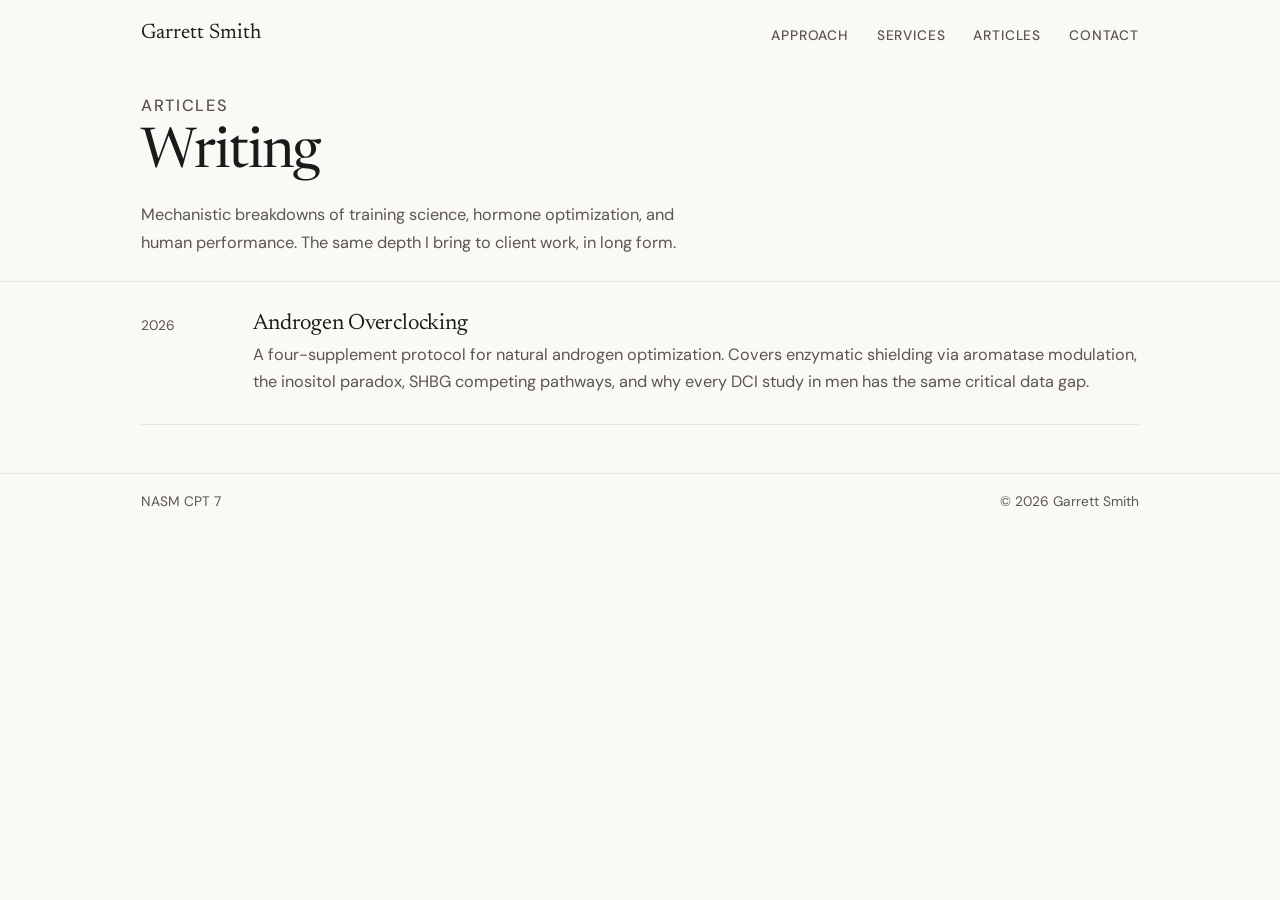
==== articles/index.html @ 92f1cae7 "v4 baseline" ====
<!DOCTYPE html>
<html lang="en">
<head>
<meta charset="UTF-8">
<meta name="viewport" content="width=device-width, initial-scale=1.0">
<title>Articles — Garrett Smith</title>
<link rel="stylesheet" href="/styles.css">
</head>
<body>

  <nav class="site-nav">
    <div class="container">
      <a href="/" class="site-nav__name">Garrett Smith</a>
      <ul class="site-nav__links">
        <li><a href="/#approach">Approach</a></li>
        <li><a href="/#services">Services</a></li>
        <li><a href="/articles/">Articles</a></li>
        <li><a href="/#contact">Contact</a></li>
      </ul>
    </div>
  </nav>

  <div class="articles-header">
    <div class="container">
      <p class="section__label">Articles</p>
      <h1>Writing</h1>
      <p>Mechanistic breakdowns of training science, hormone optimization, and human performance. The same depth I bring to client work, in long form.</p>
    </div>
  </div>

  <div class="article-list">
    <div class="container">
      <div class="article-entry">
        <div class="article-entry__date">2026</div>
        <div class="article-entry__content">
          <h2><a href="/articles/androgen-overclocking/">Androgen Overclocking</a></h2>
          <p>A four-supplement protocol for natural androgen optimization. Covers enzymatic shielding via aromatase modulation, the inositol paradox, SHBG competing pathways, and why every DCI study in men has the same critical data gap.</p>
        </div>
      </div>
    </div>
  </div>

  <footer class="site-footer">
    <div class="container">
      <span class="site-footer__credential">NASM CPT 7</span>
      <span class="site-footer__copy">&copy; 2026 Garrett Smith</span>
    </div>
  </footer>

</body>
</html>
---- styles.css ----
/* garrettsmith.co — Base Styles */

/* ---- Self-Hosted Fonts ---- */

@font-face {
  font-family: 'DM Sans';
  src: url('/fonts/DM_Sans/DMSans-VariableFont_opsz,wght.ttf') format('truetype');
  font-weight: 100 900;
  font-style: normal;
  font-display: swap;
}

@font-face {
  font-family: 'DM Sans';
  src: url('/fonts/DM_Sans/DMSans-Italic-VariableFont_opsz,wght.ttf') format('truetype');
  font-weight: 100 900;
  font-style: italic;
  font-display: swap;
}

@font-face {
  font-family: 'Newsreader';
  src: url('/fonts/Newsreader/Newsreader-VariableFont_opsz,wght.ttf') format('truetype');
  font-weight: 200 800;
  font-style: normal;
  font-display: swap;
}

@font-face {
  font-family: 'Newsreader';
  src: url('/fonts/Newsreader/Newsreader-Italic-VariableFont_opsz,wght.ttf') format('truetype');
  font-weight: 200 800;
  font-style: italic;
  font-display: swap;
}

/* ---- Design Tokens ---- */

:root {
  --color-bg: #faf9f6;
  --color-bg-alt: #f3f1ec;
  --color-text: #1a1a1a;
  --color-text-secondary: #5a5650;
  --color-accent: #b5793a;
  --color-accent-hover: #9a6630;
  --color-border: #d8d4cc;
  --color-border-light: #e8e5de;
  --color-white: #ffffff;

  --font-heading: 'Newsreader', Georgia, serif;
  --font-body: 'DM Sans', 'Helvetica Neue', Helvetica, sans-serif;

  --s: 8px;

  --text-xs: clamp(0.75rem, 0.7rem + 0.2vw, 0.875rem);
  --text-sm: clamp(0.875rem, 0.82rem + 0.25vw, 1.0625rem);
  --text-base: clamp(1rem, 0.92rem + 0.35vw, 1.1875rem);
  --text-lg: clamp(1.0625rem, 0.95rem + 0.45vw, 1.3125rem);
  --text-xl: clamp(1.125rem, 1rem + 0.5vw, 1.4375rem);
  --text-2xl: clamp(1.5rem, 1.2rem + 1vw, 2.25rem);
  --text-3xl: clamp(2.25rem, 1.5rem + 2.5vw, 3.5rem);
  --text-hero: clamp(2.5rem, 1.6rem + 3vw, 4rem);
}

@media (prefers-color-scheme: dark) {
  :root {
    --color-bg: #141210;
    --color-bg-alt: #1c1a17;
    --color-text: #e8e5de;
    --color-text-secondary: #9a9590;
    --color-accent: #d4944a;
    --color-accent-hover: #e0a85e;
    --color-border: #2e2b26;
    --color-border-light: #252320;
    --color-white: #1c1a17;
  }
}

/* ---- Reset & Base ---- */

*, *::before, *::after {
  box-sizing: border-box;
  margin: 0;
  padding: 0;
}

html {
  scroll-behavior: smooth;
  -webkit-font-smoothing: antialiased;
  -moz-osx-font-smoothing: grayscale;
}

body {
  font-family: var(--font-body);
  font-size: var(--text-base);
  line-height: 1.7;
  color: var(--color-text);
  background-color: var(--color-bg);
}

img {
  max-width: 100%;
  height: auto;
  display: block;
}

a {
  color: var(--color-accent);
  text-decoration: none;
  transition: color 0.2s ease;
}

a:hover {
  color: var(--color-accent-hover);
}

/* ---- Typography ---- */

h1, h2, h3, h4 {
  font-family: var(--font-heading);
  font-weight: 400;
  line-height: 1.25;
  color: var(--color-text);
}

h1 { font-size: var(--text-3xl); letter-spacing: -0.02em; }
h2 { font-size: var(--text-2xl); letter-spacing: -0.01em; }
h3 { font-size: var(--text-xl); font-weight: 500; }

p { margin-bottom: 1em; }
p:last-child { margin-bottom: 0; }

/* ---- Layout ---- */

.container {
  max-width: 1100px;
  margin: 0 auto;
  padding: 0 clamp(20px, 4vw, 60px);
}

/* ---- Navigation ---- */

.site-nav {
  padding: calc(var(--s) * 2) 0 0;
}

.site-nav .container {
  display: flex;
  justify-content: space-between;
  align-items: center;
}

.site-nav__name {
  font-family: var(--font-heading);
  font-size: var(--text-lg);
  font-weight: 400;
  color: var(--color-text);
  text-decoration: none;
}

.site-nav__name:hover {
  color: var(--color-accent);
}

.site-nav__links {
  display: flex;
  gap: calc(var(--s) * 3.5);
  list-style: none;
}

.site-nav__links a {
  font-size: var(--text-xs);
  font-weight: 500;
  color: var(--color-text-secondary);
  text-decoration: none;
  letter-spacing: 0.06em;
  text-transform: uppercase;
  transition: color 0.2s ease;
}

.site-nav__links a:hover {
  color: var(--color-text);
}

/* ---- Hero (text-only) ---- */
/*
  Photo column removed: no professional photo yet.
  To restore two-column layout when photos arrive, uncomment
  the PHOTO RESTORE blocks below and in the responsive section,
  then add <div class="hero__photo">...</div> back to the HTML.
*/

.hero {
  padding: calc(var(--s) * 2) 0;
}

/* PHOTO RESTORE: uncomment when adding photo column
.hero__layout {
  display: grid;
  grid-template-columns: 1fr clamp(260px, 24vw, 380px);
  gap: clamp(24px, 3vw, 48px);
  align-items: start;
}
*/

.hero__label {
  font-size: var(--text-xs);
  font-weight: 500;
  letter-spacing: 0.1em;
  text-transform: uppercase;
  color: var(--color-accent);
  margin-bottom: calc(var(--s) * 0.5);
}

.hero__name {
  font-size: var(--text-hero);
  margin-bottom: calc(var(--s) * 1.5);
  line-height: 1.05;
}

.hero__statement {
  font-family: var(--font-heading);
  font-size: var(--text-lg);
  line-height: 1.65;
  color: var(--color-text-secondary);
  font-style: italic;
}

.hero__meta {
  display: flex;
  gap: calc(var(--s) * 3);
  margin-top: calc(var(--s) * 2);
  padding-top: calc(var(--s) * 2);
  border-top: 1px solid var(--color-border-light);
}

.hero__meta-item {
  font-size: var(--text-xs);
  color: var(--color-text-secondary);
  letter-spacing: 0.02em;
}

/* PHOTO RESTORE: uncomment when adding photo column
.hero__photo-placeholder {
  width: 100%;
  aspect-ratio: 3 / 4;
  background-color: var(--color-bg-alt);
  border: 2px dashed var(--color-border);
  display: flex;
  align-items: center;
  justify-content: center;
  font-size: var(--text-xs);
  color: var(--color-text-secondary);
  letter-spacing: 0.05em;
  text-transform: uppercase;
}
*/

/* ---- Sections ---- */

.section {
  padding: calc(var(--s) * 3) 0;
}

.section + .section {
  border-top: 1px solid var(--color-border-light);
}

.section__label {
  font-size: var(--text-xs);
  font-weight: 500;
  letter-spacing: 0.1em;
  text-transform: uppercase;
  color: var(--color-accent);
  margin-bottom: 0;
}

.section__heading {
  margin-bottom: calc(var(--s) * 1.5);
}

/* ---- Approach ---- */

.approach__grid {
  display: grid;
  grid-template-columns: 1fr 1fr;
  gap: calc(var(--s) * 2.5) calc(var(--s) * 4);
}

.approach__item h3 {
  margin-bottom: calc(var(--s) * 0.5);
}

.approach__item p {
  color: var(--color-text-secondary);
  font-size: var(--text-sm);
  line-height: 1.7;
}

/* ---- Services ---- */

.services__grid {
  display: grid;
  grid-template-columns: repeat(3, 1fr);
  gap: calc(var(--s) * 2);
}

.service-card {
  padding: calc(var(--s) * 2.5);
  border: 1px solid var(--color-border-light);
  transition: border-color 0.2s ease;
}

.service-card:hover {
  border-color: var(--color-accent);
}

.service-card h3 {
  font-family: var(--font-heading);
  font-size: var(--text-lg);
  margin-bottom: calc(var(--s) * 0.5);
}

.service-card p {
  font-size: var(--text-sm);
  color: var(--color-text-secondary);
  line-height: 1.65;
}

/* ---- CTA Band ---- */

.cta-band {
  padding: calc(var(--s) * 3) 0;
  text-align: center;
  background-color: var(--color-bg-alt);
  border-top: 1px solid var(--color-border-light);
  border-bottom: 1px solid var(--color-border-light);
}

.cta-band h2 {
  margin-bottom: calc(var(--s) * 0.5);
}

.cta-band p {
  color: var(--color-text-secondary);
  margin-bottom: calc(var(--s) * 2);
  font-size: var(--text-sm);
}

.cta-button {
  display: inline-block;
  padding: calc(var(--s) * 1.75) calc(var(--s) * 5);
  background-color: var(--color-text);
  color: var(--color-bg);
  font-family: var(--font-body);
  font-size: var(--text-xs);
  font-weight: 500;
  letter-spacing: 0.06em;
  text-transform: uppercase;
  text-decoration: none;
  transition: background-color 0.2s ease;
}

.cta-button:hover {
  background-color: var(--color-accent);
  color: #fff;
}

/* ---- Contact ---- */

.contact__layout {
  display: grid;
  grid-template-columns: 1fr 1fr;
  gap: calc(var(--s) * 4);
}

.contact__detail h3 {
  margin-bottom: calc(var(--s) * 0.25);
}

.contact__detail p {
  color: var(--color-text-secondary);
  font-size: var(--text-sm);
}

.contact__detail a {
  color: var(--color-accent);
  font-weight: 500;
}

/* ---- Footer ---- */

.site-footer {
  padding: calc(var(--s) * 2) 0;
  border-top: 1px solid var(--color-border-light);
}

.site-footer .container {
  display: flex;
  justify-content: space-between;
  align-items: center;
}

.site-footer__credential,
.site-footer__copy {
  font-size: var(--text-xs);
  color: var(--color-text-secondary);
}

/* ---- Articles Index ---- */

.articles-header {
  padding: calc(var(--s) * 5) 0 calc(var(--s) * 3);
}

.articles-header h1 {
  margin-bottom: calc(var(--s) * 1.5);
}

.articles-header p {
  color: var(--color-text-secondary);
  font-size: var(--text-sm);
  max-width: 560px;
}

.article-list {
  padding-bottom: calc(var(--s) * 6);
  border-top: 1px solid var(--color-border-light);
}

.article-entry {
  padding: calc(var(--s) * 3.5) 0;
  border-bottom: 1px solid var(--color-border-light);
  display: grid;
  grid-template-columns: 80px 1fr;
  gap: calc(var(--s) * 4);
  align-items: start;
}

.article-entry__date {
  font-size: var(--text-xs);
  color: var(--color-text-secondary);
  padding-top: 4px;
}

.article-entry__content h2 {
  font-size: var(--text-xl);
  margin-bottom: calc(var(--s) * 0.5);
}

.article-entry__content h2 a {
  color: var(--color-text);
  text-decoration: none;
}

.article-entry__content h2 a:hover {
  color: var(--color-accent);
}

.article-entry__content p {
  font-size: var(--text-sm);
  color: var(--color-text-secondary);
  line-height: 1.65;
}

/* ---- Article Page ---- */

.article-page {
  padding: calc(var(--s) * 5) 0 calc(var(--s) * 8);
}

.article-page .container {
  max-width: 760px;
}

.article-page__header {
  margin-bottom: calc(var(--s) * 4);
  padding-bottom: calc(var(--s) * 3);
  border-bottom: 1px solid var(--color-border-light);
}

.article-page__header .section__label {
  margin-bottom: calc(var(--s) * 1);
}

.article-page__header h1 {
  margin-bottom: calc(var(--s) * 1);
}

.article-page__meta {
  font-size: var(--text-xs);
  color: var(--color-text-secondary);
}

.article-page__body {
  font-family: var(--font-heading);
  font-size: var(--text-base);
  line-height: 1.85;
}

.article-page__body h2 {
  margin-top: calc(var(--s) * 5);
  margin-bottom: calc(var(--s) * 2);
  padding-bottom: calc(var(--s) * 1);
  border-bottom: 1px solid var(--color-border-light);
}

.article-page__body h3 {
  margin-top: calc(var(--s) * 3);
  margin-bottom: calc(var(--s) * 1.5);
}

.article-page__body h4 {
  font-size: var(--text-base);
  font-family: var(--font-body);
  font-weight: 600;
  margin-top: calc(var(--s) * 2.5);
  margin-bottom: calc(var(--s) * 1);
}

.article-page__body p {
  margin-bottom: 1.4em;
  font-family: var(--font-heading);
}

/* ---- Article Content: Callout Boxes ---- */
/* Ready for when protocol.html content is migrated into the article wrapper */

.protocol-box {
  background-color: var(--color-bg-alt);
  border-left: 3px solid var(--color-accent);
  padding: calc(var(--s) * 2.5);
  margin: calc(var(--s) * 3) 0;
  font-family: var(--font-body);
  font-size: var(--text-sm);
}

.protocol-box p {
  font-family: var(--font-body);
  margin-bottom: 0.5em;
}

.protocol-box .dosing {
  margin-bottom: 0.5em;
}

.guardrails {
  background-color: #fff8f0;
  border-left: 3px solid var(--color-accent);
  padding: calc(var(--s) * 2.5);
  margin: calc(var(--s) * 3) 0;
  font-family: var(--font-body);
  font-size: var(--text-sm);
}

.guardrails h3 {
  font-family: var(--font-body);
  font-size: var(--text-sm);
  font-weight: 600;
  letter-spacing: 0.03em;
  margin-bottom: calc(var(--s) * 1.5);
}

.guardrails p {
  font-family: var(--font-body);
}

@media (prefers-color-scheme: dark) {
  .guardrails {
    background-color: #211c14;
  }
}

.labs {
  background-color: #f0f5ff;
  border-left: 3px solid #4a7aad;
  padding: calc(var(--s) * 2.5);
  margin: calc(var(--s) * 3) 0;
  font-family: var(--font-body);
  font-size: var(--text-sm);
}

.labs p {
  font-family: var(--font-body);
}

@media (prefers-color-scheme: dark) {
  .labs {
    background-color: #0f1a2a;
    border-left-color: #5a8fc5;
  }
}

figure {
  margin: calc(var(--s) * 3) 0;
}

figure img {
  max-width: 100%;
  height: auto;
  border: 1px solid var(--color-border);
  margin: 0 auto;
}

figcaption {
  font-style: italic;
  margin-top: calc(var(--s) * 1);
  font-size: var(--text-xs);
  text-align: center;
  color: var(--color-text-secondary);
  font-family: var(--font-body);
}

/* ---- Article Table ---- */

.biohack-table {
  width: 100%;
  border-collapse: collapse;
  font-family: var(--font-body);
  font-size: var(--text-sm);
  margin: calc(var(--s) * 2) 0;
}

.biohack-table th {
  background-color: var(--color-text);
  color: var(--color-bg);
  padding: calc(var(--s) * 1.25);
  text-align: left;
  font-weight: 500;
  letter-spacing: 0.03em;
}

.biohack-table td {
  padding: calc(var(--s) * 1);
  border-bottom: 1px solid var(--color-border-light);
}

.biohack-table tr:nth-child(even) td {
  background-color: var(--color-bg-alt);
}

.row-gain { background-color: #e6ffed !important; }
.row-loss { background-color: #fff1f0 !important; }
.row-metabolic { background-color: #e6f7ff !important; }

@media (prefers-color-scheme: dark) {
  .row-gain { background-color: #0a2010 !important; }
  .row-loss { background-color: #2a0a08 !important; }
  .row-metabolic { background-color: #0a1a2a !important; }
}

.caption-text {
  font-size: var(--text-xs);
  color: var(--color-text-secondary);
  font-style: italic;
  margin-top: calc(var(--s) * 1);
  border-left: 2px solid var(--color-border);
  padding-left: calc(var(--s) * 1.5);
  font-family: var(--font-body);
}

.ref {
  color: var(--color-accent);
  font-weight: 500;
}

.ref:hover {
  text-decoration: underline;
}

/* ---- Responsive ---- */

@media (max-width: 900px) {
  /* PHOTO RESTORE: uncomment when photo column is restored
  .hero__layout { grid-template-columns: 1fr; gap: calc(var(--s) * 3); }
  .hero__photo { order: -1; }
  .hero__photo-placeholder { max-width: 260px; aspect-ratio: 1 / 1; }
  */

  .approach__grid {
    grid-template-columns: 1fr;
    gap: calc(var(--s) * 2.5);
  }

  .services__grid {
    grid-template-columns: 1fr;
  }

  .contact__layout {
    grid-template-columns: 1fr;
  }

  .article-entry {
    grid-template-columns: 1fr;
    gap: var(--s);
  }
}

@media (max-width: 600px) {
  .container {
    padding: 0 calc(var(--s) * 2);
  }

  .hero {
    padding: calc(var(--s) * 2) 0;
  }

  .section {
    padding: calc(var(--s) * 2.5) 0;
  }

  .hero__meta {
    flex-wrap: wrap;
    gap: calc(var(--s) * 1.5) calc(var(--s) * 3);
  }

  .site-nav__links {
    gap: calc(var(--s) * 2);
  }

  .site-footer .container {
    flex-direction: column;
    gap: var(--s);
    text-align: center;
  }
}
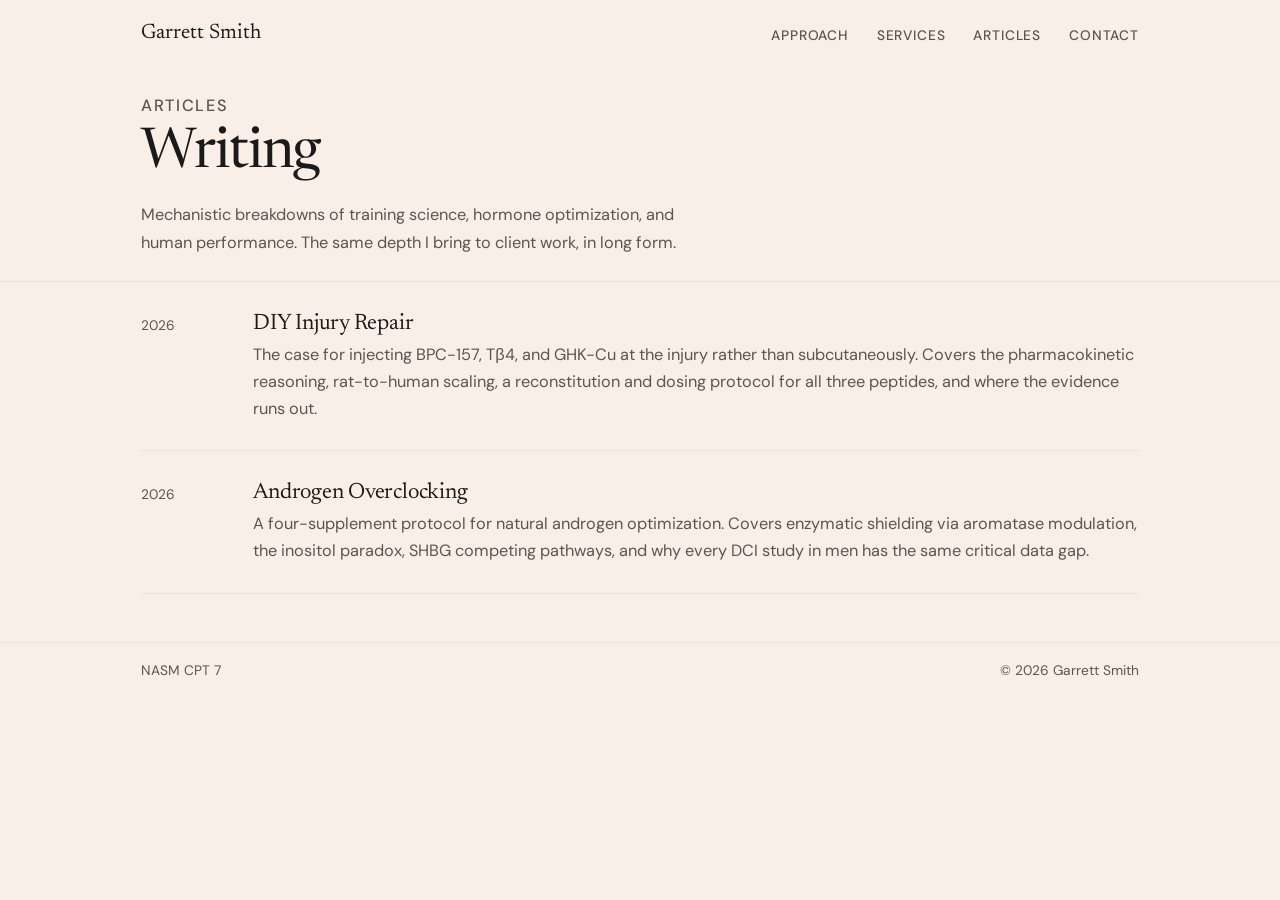
==== commit aeaa0b84: "Add injury-site injection article (BPC-157, Tβ4, GHK-Cu) New long-form article at /articles/injury-s" ====
--- a/articles/index.html
+++ b/articles/index.html
@@ -33,6 +33,13 @@
       <div class="article-entry">
         <div class="article-entry__date">2026</div>
         <div class="article-entry__content">
+          <h2><a href="/articles/injury-site-injection/">DIY Injury Repair</a></h2>
+          <p>The case for injecting BPC-157, Tβ4, and GHK-Cu at the injury rather than subcutaneously. Covers the pharmacokinetic reasoning, rat-to-human scaling, a reconstitution and dosing protocol for all three peptides, and where the evidence runs out.</p>
+        </div>
+      </div>
+      <div class="article-entry">
+        <div class="article-entry__date">2026</div>
+        <div class="article-entry__content">
           <h2><a href="/articles/androgen-overclocking/">Androgen Overclocking</a></h2>
           <p>A four-supplement protocol for natural androgen optimization. Covers enzymatic shielding via aromatase modulation, the inositol paradox, SHBG competing pathways, and why every DCI study in men has the same critical data gap.</p>
         </div>
--- a/styles.css
+++ b/styles.css
@@ -1,7 +1,3 @@
-/* garrettsmith.co — Base Styles */
-
-/* ---- Self-Hosted Fonts ---- */
-
 @font-face {
   font-family: 'DM Sans';
   src: url('/fonts/DM_Sans/DMSans-VariableFont_opsz,wght.ttf') format('truetype');
@@ -34,23 +30,30 @@
   font-display: swap;
 }
 
-/* ---- Design Tokens ---- */
-
 :root {
-  --color-bg: #faf9f6;
+  --color-bg: #faefe6;
   --color-bg-alt: #f3f1ec;
   --color-text: #1a1a1a;
   --color-text-secondary: #5a5650;
-  --color-accent: #b5793a;
+  --color-accent: #5a7a5a;
   --color-accent-hover: #9a6630;
   --color-border: #d8d4cc;
   --color-border-light: #e8e5de;
   --color-white: #ffffff;
+  --color-guardrails-bg: #fff8f0;
+  --color-labs-bg: #f0f5ff;
+  --color-labs-border: #4a7aad;
+  --color-row-gain: #e6ffed;
+  --color-row-loss: #fff1f0;
+  --color-row-metabolic: #e6f7ff;
+  --color-row-stripe: #f4e5d5;
+
+  --dur-fast: 200ms;
 
   --font-heading: 'Newsreader', Georgia, serif;
   --font-body: 'DM Sans', 'Helvetica Neue', Helvetica, sans-serif;
 
-  --s: 8px;
+  --spacing-unit: 0.5rem;
 
   --text-xs: clamp(0.75rem, 0.7rem + 0.2vw, 0.875rem);
   --text-sm: clamp(0.875rem, 0.82rem + 0.25vw, 1.0625rem);
@@ -73,10 +76,16 @@
     --color-border: #2e2b26;
     --color-border-light: #252320;
     --color-white: #1c1a17;
-  }
-}
-
-/* ---- Reset & Base ---- */
+    --color-guardrails-bg: #211c14;
+    --color-labs-bg: #0f1a2a;
+    --color-labs-border: #5a8fc5;
+    --color-row-gain: #0a2010;
+    --color-row-loss: #2a0a08;
+    --color-row-metabolic: #0a1a2a;
+    --color-row-stripe: #221c15;
+  }
+}
+
 
 *, *::before, *::after {
   box-sizing: border-box;
@@ -107,14 +116,13 @@
 a {
   color: var(--color-accent);
   text-decoration: none;
-  transition: color 0.2s ease;
+  transition: color var(--dur-fast) ease;
 }
 
 a:hover {
   color: var(--color-accent-hover);
 }
 
-/* ---- Typography ---- */
 
 h1, h2, h3, h4 {
   font-family: var(--font-heading);
@@ -130,7 +138,6 @@
 p { margin-bottom: 1em; }
 p:last-child { margin-bottom: 0; }
 
-/* ---- Layout ---- */
 
 .container {
   max-width: 1100px;
@@ -138,10 +145,9 @@
   padding: 0 clamp(20px, 4vw, 60px);
 }
 
-/* ---- Navigation ---- */
 
 .site-nav {
-  padding: calc(var(--s) * 2) 0 0;
+  padding: calc(var(--spacing-unit) * 2) 0 0;
 }
 
 .site-nav .container {
@@ -164,7 +170,7 @@
 
 .site-nav__links {
   display: flex;
-  gap: calc(var(--s) * 3.5);
+  gap: calc(var(--spacing-unit) * 3.5);
   list-style: none;
 }
 
@@ -175,14 +181,13 @@
   text-decoration: none;
   letter-spacing: 0.06em;
   text-transform: uppercase;
-  transition: color 0.2s ease;
+  transition: color var(--dur-fast) ease;
 }
 
 .site-nav__links a:hover {
   color: var(--color-text);
 }
 
-/* ---- Hero (text-only) ---- */
 /*
   Photo column removed: no professional photo yet.
   To restore two-column layout when photos arrive, uncomment
@@ -191,7 +196,7 @@
 */
 
 .hero {
-  padding: calc(var(--s) * 2) 0;
+  padding: calc(var(--spacing-unit) * 2) 0;
 }
 
 /* PHOTO RESTORE: uncomment when adding photo column
@@ -209,12 +214,12 @@
   letter-spacing: 0.1em;
   text-transform: uppercase;
   color: var(--color-accent);
-  margin-bottom: calc(var(--s) * 0.5);
+  margin-bottom: calc(var(--spacing-unit) * 0.5);
 }
 
 .hero__name {
   font-size: var(--text-hero);
-  margin-bottom: calc(var(--s) * 1.5);
+  margin-bottom: calc(var(--spacing-unit) * 1.5);
   line-height: 1.05;
 }
 
@@ -228,9 +233,9 @@
 
 .hero__meta {
   display: flex;
-  gap: calc(var(--s) * 3);
-  margin-top: calc(var(--s) * 2);
-  padding-top: calc(var(--s) * 2);
+  gap: calc(var(--spacing-unit) * 3);
+  margin-top: calc(var(--spacing-unit) * 2);
+  padding-top: calc(var(--spacing-unit) * 2);
   border-top: 1px solid var(--color-border-light);
 }
 
@@ -256,10 +261,9 @@
 }
 */
 
-/* ---- Sections ---- */
 
 .section {
-  padding: calc(var(--s) * 3) 0;
+  padding: calc(var(--spacing-unit) * 3) 0;
 }
 
 .section + .section {
@@ -276,19 +280,18 @@
 }
 
 .section__heading {
-  margin-bottom: calc(var(--s) * 1.5);
-}
-
-/* ---- Approach ---- */
+  margin-bottom: calc(var(--spacing-unit) * 1.5);
+}
+
 
 .approach__grid {
   display: grid;
   grid-template-columns: 1fr 1fr;
-  gap: calc(var(--s) * 2.5) calc(var(--s) * 4);
+  gap: calc(var(--spacing-unit) * 2.5) calc(var(--spacing-unit) * 4);
 }
 
 .approach__item h3 {
-  margin-bottom: calc(var(--s) * 0.5);
+  margin-bottom: calc(var(--spacing-unit) * 0.5);
 }
 
 .approach__item p {
@@ -297,18 +300,17 @@
   line-height: 1.7;
 }
 
-/* ---- Services ---- */
 
 .services__grid {
   display: grid;
   grid-template-columns: repeat(3, 1fr);
-  gap: calc(var(--s) * 2);
+  gap: calc(var(--spacing-unit) * 2);
 }
 
 .service-card {
-  padding: calc(var(--s) * 2.5);
+  padding: calc(var(--spacing-unit) * 2.5);
   border: 1px solid var(--color-border-light);
-  transition: border-color 0.2s ease;
+  transition: border-color var(--dur-fast) ease;
 }
 
 .service-card:hover {
@@ -318,7 +320,7 @@
 .service-card h3 {
   font-family: var(--font-heading);
   font-size: var(--text-lg);
-  margin-bottom: calc(var(--s) * 0.5);
+  margin-bottom: calc(var(--spacing-unit) * 0.5);
 }
 
 .service-card p {
@@ -327,10 +329,9 @@
   line-height: 1.65;
 }
 
-/* ---- CTA Band ---- */
 
 .cta-band {
-  padding: calc(var(--s) * 3) 0;
+  padding: calc(var(--spacing-unit) * 3) 0;
   text-align: center;
   background-color: var(--color-bg-alt);
   border-top: 1px solid var(--color-border-light);
@@ -338,18 +339,18 @@
 }
 
 .cta-band h2 {
-  margin-bottom: calc(var(--s) * 0.5);
+  margin-bottom: calc(var(--spacing-unit) * 0.5);
 }
 
 .cta-band p {
   color: var(--color-text-secondary);
-  margin-bottom: calc(var(--s) * 2);
+  margin-bottom: calc(var(--spacing-unit) * 2);
   font-size: var(--text-sm);
 }
 
 .cta-button {
   display: inline-block;
-  padding: calc(var(--s) * 1.75) calc(var(--s) * 5);
+  padding: calc(var(--spacing-unit) * 1.75) calc(var(--spacing-unit) * 5);
   background-color: var(--color-text);
   color: var(--color-bg);
   font-family: var(--font-body);
@@ -358,24 +359,23 @@
   letter-spacing: 0.06em;
   text-transform: uppercase;
   text-decoration: none;
-  transition: background-color 0.2s ease;
+  transition: background-color var(--dur-fast) ease;
 }
 
 .cta-button:hover {
   background-color: var(--color-accent);
-  color: #fff;
-}
-
-/* ---- Contact ---- */
+  color: var(--color-white);
+}
+
 
 .contact__layout {
   display: grid;
   grid-template-columns: 1fr 1fr;
-  gap: calc(var(--s) * 4);
+  gap: calc(var(--spacing-unit) * 4);
 }
 
 .contact__detail h3 {
-  margin-bottom: calc(var(--s) * 0.25);
+  margin-bottom: calc(var(--spacing-unit) * 0.25);
 }
 
 .contact__detail p {
@@ -388,10 +388,9 @@
   font-weight: 500;
 }
 
-/* ---- Footer ---- */
 
 .site-footer {
-  padding: calc(var(--s) * 2) 0;
+  padding: calc(var(--spacing-unit) * 2) 0;
   border-top: 1px solid var(--color-border-light);
 }
 
@@ -407,14 +406,13 @@
   color: var(--color-text-secondary);
 }
 
-/* ---- Articles Index ---- */
 
 .articles-header {
-  padding: calc(var(--s) * 5) 0 calc(var(--s) * 3);
+  padding: calc(var(--spacing-unit) * 5) 0 calc(var(--spacing-unit) * 3);
 }
 
 .articles-header h1 {
-  margin-bottom: calc(var(--s) * 1.5);
+  margin-bottom: calc(var(--spacing-unit) * 1.5);
 }
 
 .articles-header p {
@@ -424,16 +422,16 @@
 }
 
 .article-list {
-  padding-bottom: calc(var(--s) * 6);
+  padding-bottom: calc(var(--spacing-unit) * 6);
   border-top: 1px solid var(--color-border-light);
 }
 
 .article-entry {
-  padding: calc(var(--s) * 3.5) 0;
+  padding: calc(var(--spacing-unit) * 3.5) 0;
   border-bottom: 1px solid var(--color-border-light);
   display: grid;
   grid-template-columns: 80px 1fr;
-  gap: calc(var(--s) * 4);
+  gap: calc(var(--spacing-unit) * 4);
   align-items: start;
 }
 
@@ -445,7 +443,7 @@
 
 .article-entry__content h2 {
   font-size: var(--text-xl);
-  margin-bottom: calc(var(--s) * 0.5);
+  margin-bottom: calc(var(--spacing-unit) * 0.5);
 }
 
 .article-entry__content h2 a {
@@ -463,10 +461,9 @@
   line-height: 1.65;
 }
 
-/* ---- Article Page ---- */
 
 .article-page {
-  padding: calc(var(--s) * 5) 0 calc(var(--s) * 8);
+  padding: calc(var(--spacing-unit) * 5) 0 calc(var(--spacing-unit) * 8);
 }
 
 .article-page .container {
@@ -474,17 +471,17 @@
 }
 
 .article-page__header {
-  margin-bottom: calc(var(--s) * 4);
-  padding-bottom: calc(var(--s) * 3);
+  margin-bottom: calc(var(--spacing-unit) * 4);
+  padding-bottom: calc(var(--spacing-unit) * 3);
   border-bottom: 1px solid var(--color-border-light);
 }
 
 .article-page__header .section__label {
-  margin-bottom: calc(var(--s) * 1);
+  margin-bottom: calc(var(--spacing-unit) * 1);
 }
 
 .article-page__header h1 {
-  margin-bottom: calc(var(--s) * 1);
+  margin-bottom: calc(var(--spacing-unit) * 1);
 }
 
 .article-page__meta {
@@ -499,23 +496,23 @@
 }
 
 .article-page__body h2 {
-  margin-top: calc(var(--s) * 5);
-  margin-bottom: calc(var(--s) * 2);
-  padding-bottom: calc(var(--s) * 1);
+  margin-top: calc(var(--spacing-unit) * 5);
+  margin-bottom: calc(var(--spacing-unit) * 2);
+  padding-bottom: calc(var(--spacing-unit) * 1);
   border-bottom: 1px solid var(--color-border-light);
 }
 
 .article-page__body h3 {
-  margin-top: calc(var(--s) * 3);
-  margin-bottom: calc(var(--s) * 1.5);
+  margin-top: calc(var(--spacing-unit) * 3);
+  margin-bottom: calc(var(--spacing-unit) * 1.5);
 }
 
 .article-page__body h4 {
   font-size: var(--text-base);
   font-family: var(--font-body);
   font-weight: 600;
-  margin-top: calc(var(--s) * 2.5);
-  margin-bottom: calc(var(--s) * 1);
+  margin-top: calc(var(--spacing-unit) * 2.5);
+  margin-bottom: calc(var(--spacing-unit) * 1);
 }
 
 .article-page__body p {
@@ -523,14 +520,30 @@
   font-family: var(--font-heading);
 }
 
-/* ---- Article Content: Callout Boxes ---- */
+.article-page__body pre {
+  background-color: var(--color-bg-alt);
+  border-left: 3px solid var(--color-accent);
+  padding: calc(var(--spacing-unit) * 2) calc(var(--spacing-unit) * 2.5);
+  margin: calc(var(--spacing-unit) * 2) 0;
+  font-family: ui-monospace, "SF Mono", Menlo, Consolas, monospace;
+  font-size: var(--text-xs);
+  line-height: 1.65;
+  overflow-x: auto;
+}
+
+.article-page__body abbr[title] {
+  cursor: help;
+  text-decoration: underline dotted;
+  text-underline-offset: 0.15em;
+}
+
 /* Ready for when protocol.html content is migrated into the article wrapper */
 
 .protocol-box {
   background-color: var(--color-bg-alt);
   border-left: 3px solid var(--color-accent);
-  padding: calc(var(--s) * 2.5);
-  margin: calc(var(--s) * 3) 0;
+  padding: calc(var(--spacing-unit) * 2.5);
+  margin: calc(var(--spacing-unit) * 3) 0;
   font-family: var(--font-body);
   font-size: var(--text-sm);
 }
@@ -545,10 +558,10 @@
 }
 
 .guardrails {
-  background-color: #fff8f0;
+  background-color: var(--color-guardrails-bg);
   border-left: 3px solid var(--color-accent);
-  padding: calc(var(--s) * 2.5);
-  margin: calc(var(--s) * 3) 0;
+  padding: calc(var(--spacing-unit) * 2.5);
+  margin: calc(var(--spacing-unit) * 3) 0;
   font-family: var(--font-body);
   font-size: var(--text-sm);
 }
@@ -558,24 +571,18 @@
   font-size: var(--text-sm);
   font-weight: 600;
   letter-spacing: 0.03em;
-  margin-bottom: calc(var(--s) * 1.5);
+  margin-bottom: calc(var(--spacing-unit) * 1.5);
 }
 
 .guardrails p {
   font-family: var(--font-body);
 }
 
-@media (prefers-color-scheme: dark) {
-  .guardrails {
-    background-color: #211c14;
-  }
-}
-
 .labs {
-  background-color: #f0f5ff;
-  border-left: 3px solid #4a7aad;
-  padding: calc(var(--s) * 2.5);
-  margin: calc(var(--s) * 3) 0;
+  background-color: var(--color-labs-bg);
+  border-left: 3px solid var(--color-labs-border);
+  padding: calc(var(--spacing-unit) * 2.5);
+  margin: calc(var(--spacing-unit) * 3) 0;
   font-family: var(--font-body);
   font-size: var(--text-sm);
 }
@@ -584,15 +591,8 @@
   font-family: var(--font-body);
 }
 
-@media (prefers-color-scheme: dark) {
-  .labs {
-    background-color: #0f1a2a;
-    border-left-color: #5a8fc5;
-  }
-}
-
 figure {
-  margin: calc(var(--s) * 3) 0;
+  margin: calc(var(--spacing-unit) * 3) 0;
 }
 
 figure img {
@@ -604,58 +604,51 @@
 
 figcaption {
   font-style: italic;
-  margin-top: calc(var(--s) * 1);
+  margin-top: calc(var(--spacing-unit) * 1);
   font-size: var(--text-xs);
   text-align: center;
   color: var(--color-text-secondary);
   font-family: var(--font-body);
 }
 
-/* ---- Article Table ---- */
 
 .biohack-table {
   width: 100%;
   border-collapse: collapse;
   font-family: var(--font-body);
   font-size: var(--text-sm);
-  margin: calc(var(--s) * 2) 0;
+  margin: calc(var(--spacing-unit) * 2) 0;
 }
 
 .biohack-table th {
   background-color: var(--color-text);
   color: var(--color-bg);
-  padding: calc(var(--s) * 1.25);
+  padding: calc(var(--spacing-unit) * 1.25);
   text-align: left;
   font-weight: 500;
   letter-spacing: 0.03em;
 }
 
 .biohack-table td {
-  padding: calc(var(--s) * 1);
+  padding: calc(var(--spacing-unit) * 1);
   border-bottom: 1px solid var(--color-border-light);
 }
 
 .biohack-table tr:nth-child(even) td {
-  background-color: var(--color-bg-alt);
-}
-
-.row-gain { background-color: #e6ffed !important; }
-.row-loss { background-color: #fff1f0 !important; }
-.row-metabolic { background-color: #e6f7ff !important; }
-
-@media (prefers-color-scheme: dark) {
-  .row-gain { background-color: #0a2010 !important; }
-  .row-loss { background-color: #2a0a08 !important; }
-  .row-metabolic { background-color: #0a1a2a !important; }
-}
+  background-color: var(--color-row-stripe);
+}
+
+.biohack-table .row-gain td { background-color: var(--color-row-gain); }
+.biohack-table .row-loss td { background-color: var(--color-row-loss); }
+.biohack-table .row-metabolic td { background-color: var(--color-row-metabolic); }
 
 .caption-text {
   font-size: var(--text-xs);
   color: var(--color-text-secondary);
   font-style: italic;
-  margin-top: calc(var(--s) * 1);
+  margin-top: calc(var(--spacing-unit) * 1);
   border-left: 2px solid var(--color-border);
-  padding-left: calc(var(--s) * 1.5);
+  padding-left: calc(var(--spacing-unit) * 1.5);
   font-family: var(--font-body);
 }
 
@@ -668,18 +661,43 @@
   text-decoration: underline;
 }
 
-/* ---- Responsive ---- */
+
+.article-references {
+  margin-top: calc(var(--spacing-unit) * 6);
+  padding-top: calc(var(--spacing-unit) * 3);
+  border-top: 2px solid var(--color-border);
+}
+
+.article-references h2 {
+  border-bottom: none;
+  padding-bottom: 0;
+  margin-bottom: calc(var(--spacing-unit) * 3);
+}
+
+.article-references p {
+  font-family: var(--font-body);
+  font-size: var(--text-xs);
+  line-height: 1.55;
+  color: var(--color-text-secondary);
+  text-indent: -1.5em;
+  padding-left: 1.5em;
+  margin-bottom: 0.85em;
+}
+
+.guardrails h3 {
+  margin-top: 0;
+}
 
 @media (max-width: 900px) {
   /* PHOTO RESTORE: uncomment when photo column is restored
-  .hero__layout { grid-template-columns: 1fr; gap: calc(var(--s) * 3); }
+  .hero__layout { grid-template-columns: 1fr; gap: calc(var(--spacing-unit) * 3); }
   .hero__photo { order: -1; }
   .hero__photo-placeholder { max-width: 260px; aspect-ratio: 1 / 1; }
   */
 
   .approach__grid {
     grid-template-columns: 1fr;
-    gap: calc(var(--s) * 2.5);
+    gap: calc(var(--spacing-unit) * 2.5);
   }
 
   .services__grid {
@@ -692,35 +710,35 @@
 
   .article-entry {
     grid-template-columns: 1fr;
-    gap: var(--s);
+    gap: var(--spacing-unit);
   }
 }
 
 @media (max-width: 600px) {
   .container {
-    padding: 0 calc(var(--s) * 2);
+    padding: 0 calc(var(--spacing-unit) * 2);
   }
 
   .hero {
-    padding: calc(var(--s) * 2) 0;
+    padding: calc(var(--spacing-unit) * 2) 0;
   }
 
   .section {
-    padding: calc(var(--s) * 2.5) 0;
+    padding: calc(var(--spacing-unit) * 2.5) 0;
   }
 
   .hero__meta {
     flex-wrap: wrap;
-    gap: calc(var(--s) * 1.5) calc(var(--s) * 3);
+    gap: calc(var(--spacing-unit) * 1.5) calc(var(--spacing-unit) * 3);
   }
 
   .site-nav__links {
-    gap: calc(var(--s) * 2);
+    gap: calc(var(--spacing-unit) * 2);
   }
 
   .site-footer .container {
     flex-direction: column;
-    gap: var(--s);
+    gap: var(--spacing-unit);
     text-align: center;
   }
 }
